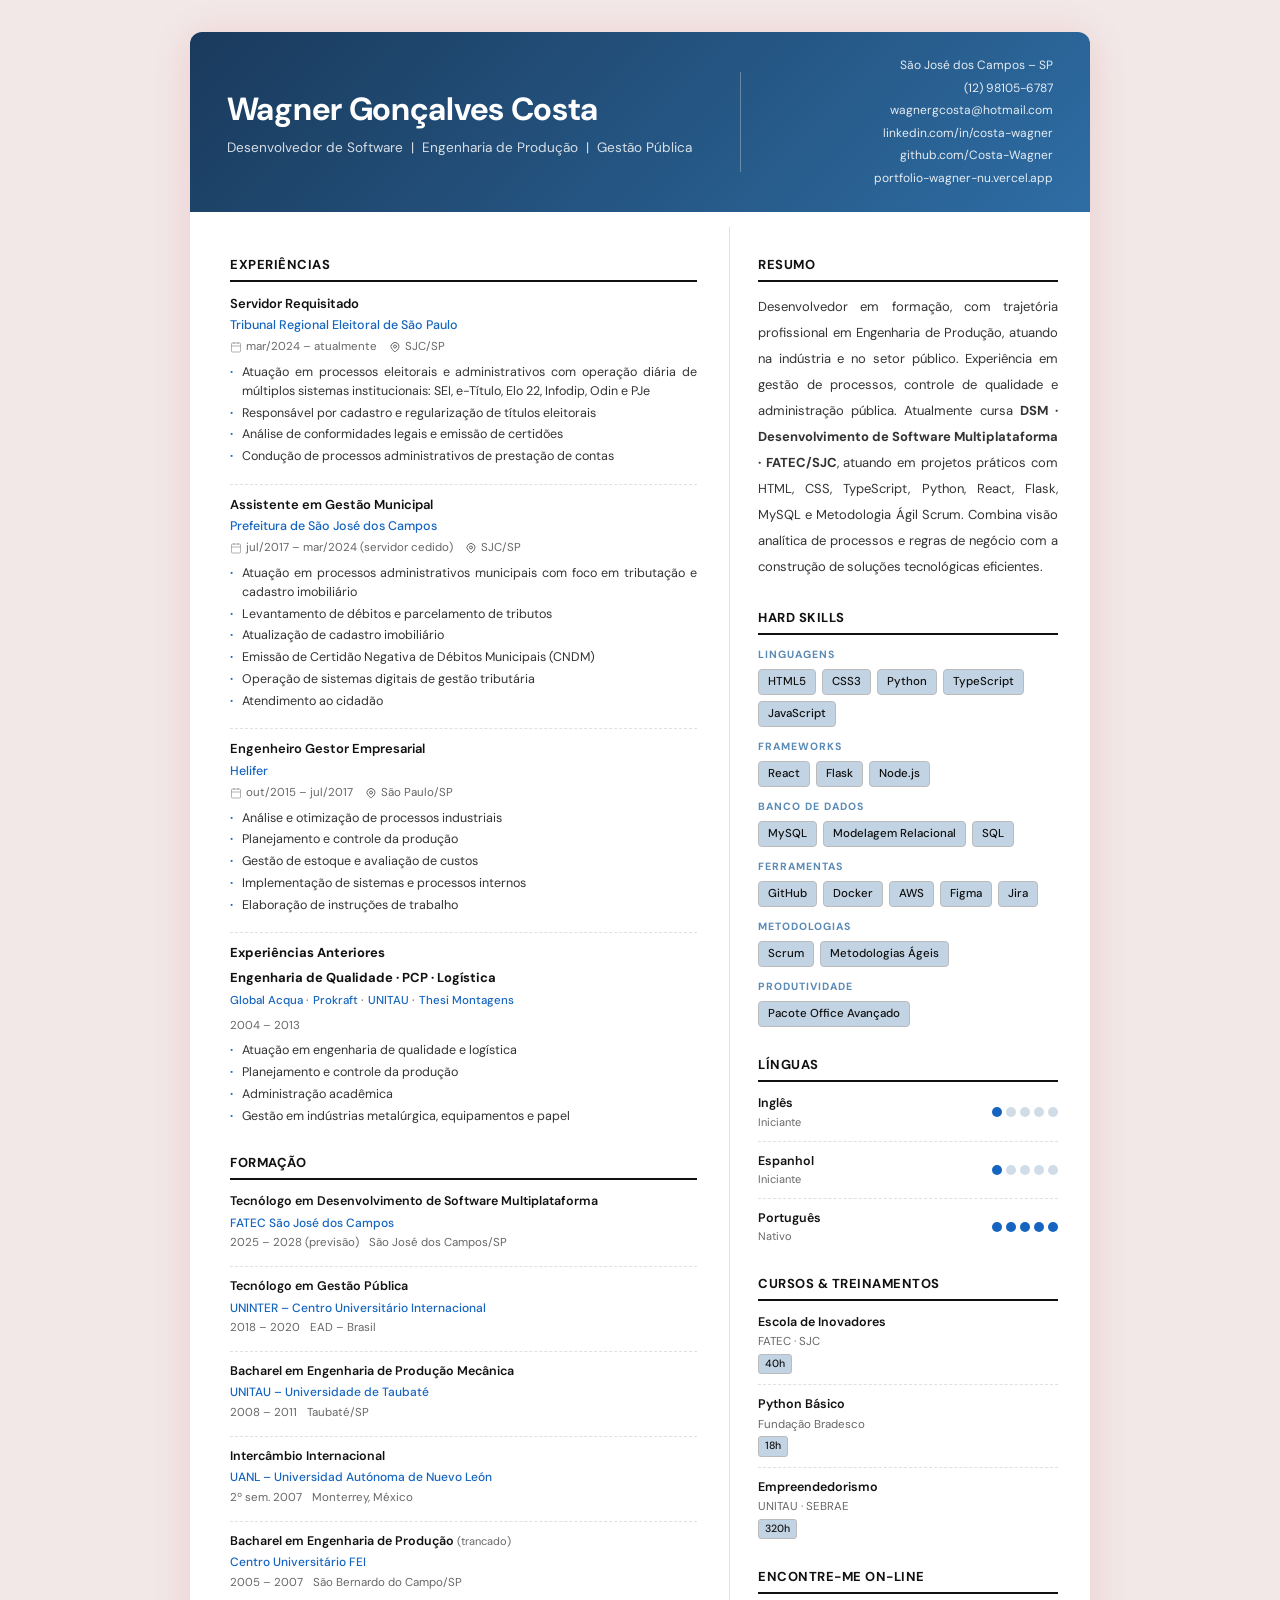
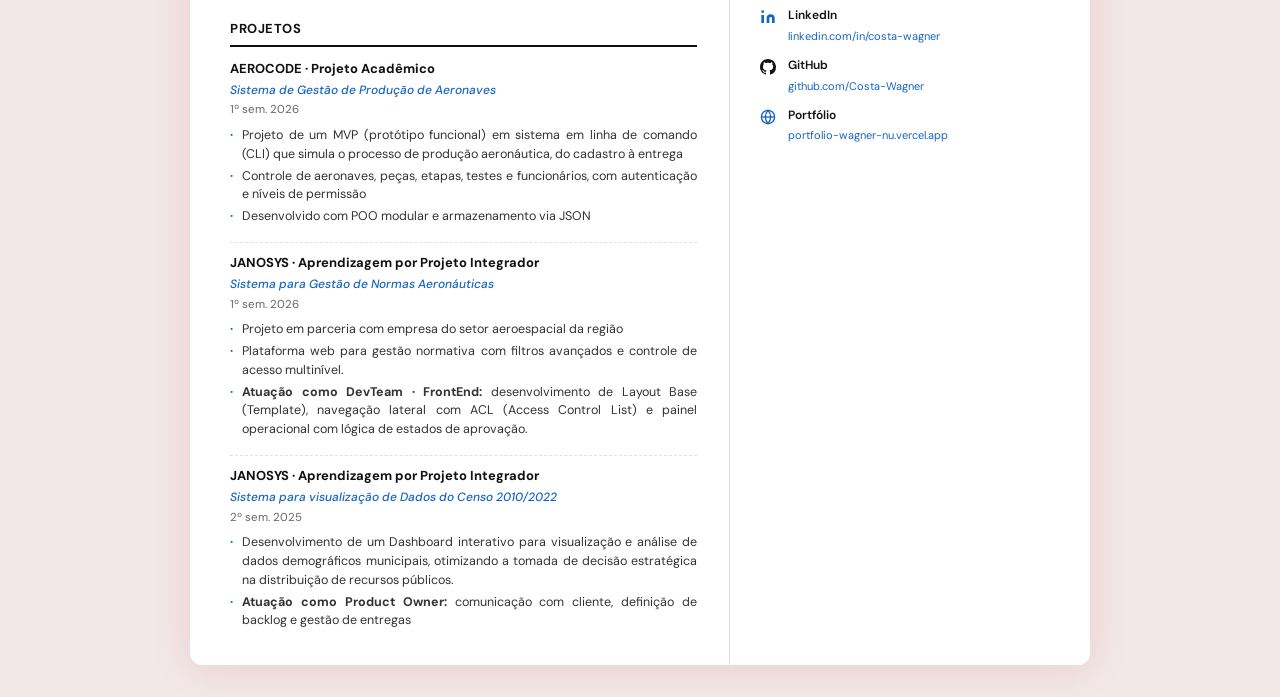
==== index.2.html @ 0468b2d9 "feat: reestruturação do cv." ====
<!DOCTYPE html>
<html lang="pt-BR">
<head>
  <meta charset="UTF-8">
  <meta name="viewport" content="width=device-width, initial-scale=1.0">
  <title>Wagner Costa — CV</title>
  <style>
    @import url('https://fonts.googleapis.com/css2?family=DM+Sans:ital,opsz,wght@0,9..40,300;0,9..40,400;0,9..40,500;0,9..40,600;0,9..40,700;0,9..40,800;1,9..40,300&display=swap');

    :root {
      --accent: #1565c0;
      --accent-dark: #0f4a9e;
      --text: #111111;
      --text-light: #333333;
      --text-muted: #666666;
      --border: #e0e0e0;
      --bg: #ffffff;
      --bg-subtle: #faf7f7;
      --badge-bg: #5b8ab55e;
      --badge-border: #bbbbbb;
      --skill-cat: #5b8ab5;
      --dot-active: #1565c0;
      --dot-inactive: #d0dce8;
    }

    * { box-sizing: border-box; margin: 0; padding: 0; }

    body {
      font-family: 'DM Sans', sans-serif;
      background: #f2e8e8;
      color: var(--text);
      font-size: 13px;
      line-height: 1.55;
    }

    .page {
      background: var(--bg);
      max-width: 900px;
      margin: 32px auto;
      box-shadow: 0 4px 40px rgba(203, 13, 13, 0.12);
      border-radius: 12px;
      overflow: hidden;
      position: relative;
    }

    /* ── HEADER ── */
    .header {
      padding: 28px 40px 20px;
      border-bottom: 2px solid var(--text);
    }

    .name {
      font-size: 44px;
      font-weight: 800;
      letter-spacing: -1px;
      color: var(--text);
      line-height: 1;
      margin-bottom: 4px;
    }

    .title {
      color: var(--accent);
      font-weight: 400;
      font-size: 13.5px;
      margin-bottom: 12px;
    }

    .contacts {
      display: flex;
      flex-wrap: wrap;
      gap: 6px 18px;
      font-size: 12px;
      color: var(--text-light);
    }

    .contacts a {
      color: var(--text-light);
      text-decoration: none;
      display: flex;
      align-items: center;
      gap: 5px;
    }

    .contacts a:hover { color: var(--accent); }

    .contact-icon {
      width: 14px;
      height: 14px;
      opacity: 0.6;
      flex-shrink: 0;
    }

    /* ── BODY LAYOUT ── */
    .body {
      display: grid;
      grid-template-columns: 60% 40%;
      min-height: 1px;
    }

    .col-left {
      padding: 28px 32px 32px 40px;
      border-right: 1px solid var(--border);
    }

    .col-right {
      padding: 28px 32px 32px 28px;
      background: var(--bg);
    }

    /* ── SECTION ── */
    .section { margin-bottom: 28px; }
    .section:last-child { margin-bottom: 0; }

    .section-title {
      font-size: 13px;
      font-weight: 700;
      letter-spacing: 0.5px;
      text-transform: uppercase;
      color: var(--text);
      margin-bottom: 12px;
      padding-bottom: 5px;
      border-bottom: 2px solid var(--text);
    }

    /* ── EXPERIENCE ── */
    .exp-item { margin-bottom: 18px; }
    .exp-item:last-child { margin-bottom: 0; }

    .exp-role {
      font-weight: 600;
      font-size: 13px;
      color: var(--text);
      margin-bottom: 2px;
    }

    .exp-company {
      color: var(--accent);
      font-weight: 500;
      font-size: 12.5px;
      margin-bottom: 3px;
    }

    .exp-meta {
      display: flex;
      align-items: center;
      gap: 12px;
      font-size: 11.5px;
      color: var(--text-muted);
      margin-bottom: 7px;
    }

    .exp-meta span {
      display: flex;
      align-items: center;
      gap: 4px;
    }

    .exp-bullets {
      list-style: none;
      padding: 0;
      text-align: justify;
    }

    .exp-bullets li {
      padding-left: 12px;
      position: relative;
      color: var(--text-light);
      font-size: 12.5px;
      margin-bottom: 3px;
      line-height: 1.5;
    }

    .exp-bullets li::before {
      content: '·';
      position: absolute;
      left: 0;
      color: var(--accent);
      font-weight: 700;
    }

    .divider {
      border: none;
      border-top: 1px dashed var(--border);
      margin: 10px 0;
    }

    /* Experiências anteriores */
    .prev-exp-label {
      font-size: 13px;
      font-weight: 700;
      color: var(--text);
      margin-bottom: 4px;
    }

    .prev-companies {
      display: flex;
      flex-wrap: wrap;
      gap: 4px;
      margin-bottom: 7px;
    }

    .prev-company-tag {
      color: var(--accent);
      font-size: 11.5px;
      font-weight: 500;
    }

    .prev-company-tag:not(:last-child)::after {
      content: ' ·';
      color: var(--text-muted);
    }

    /* ── FORMAÇÃO ── */
    .edu-item { margin-bottom: 14px; }
    .edu-item:last-child { margin-bottom: 0; }

    .edu-degree {
      font-weight: 600;
      font-size: 12.5px;
      color: var(--text);
      margin-bottom: 2px;
    }

    .edu-school {
      color: var(--accent);
      font-weight: 500;
      font-size: 12px;
      margin-bottom: 2px;
    }

    .edu-meta {
      font-size: 11.5px;
      color: var(--text-muted);
      display: flex;
      gap: 10px;
    }

    /* ── PROJETOS ── */
    .proj-item { margin-bottom: 16px; }
    .proj-item:last-child { margin-bottom: 0; }

    .proj-name {
      font-weight: 700;
      font-size: 13px;
      color: var(--text);
      margin-bottom: 2px;
    }

    .proj-desc-short {
      font-style: italic;
      color: var(--accent);
      font-weight: 500;
      font-size: 12px;
      margin-bottom: 2px;
    }

    /* ── RESUMO ── */
    .resumo-text {
      font-size: 13px;
      color: var(--text-light);
      line-height: 2;
      text-align: justify;
    }

    /* ── CURSOS ── */
    .curso-item {
      margin-bottom: 10px;
      padding-bottom: 10px;
      border-bottom: 1px dashed var(--border);
    }

    .curso-item:last-child {
      border-bottom: none;
      margin-bottom: 0;
      padding-bottom: 0;
    }

    .curso-name {
      font-weight: 600;
      font-size: 12.5px;
      color: var(--text);
      margin-bottom: 1px;
    }

    .curso-inst {
      font-size: 11.5px;
      color: var(--text-muted);
    }

    .curso-hours {
      display: inline-block;
      margin-top: 3px;
      font-size: 10.5px;
      color: var(--text);
      background: var(--badge-bg);
      border: 1px solid var(--badge-border);
      border-radius: 3px;
      padding: 1px 6px;
      font-weight: 500;
    }

    /* ── IDIOMAS ── */
    .lang-item {
      display: flex;
      align-items: center;
      justify-content: space-between;
      margin-bottom: 10px;
      padding-bottom: 10px;
      border-bottom: 1px dashed var(--border);
    }

    .lang-item:last-child {
      border-bottom: none;
      margin-bottom: 0;
      padding-bottom: 0;
    }

    .lang-name {
      font-weight: 600;
      font-size: 12.5px;
      color: var(--text);
    }

    .lang-level {
      font-size: 11px;
      color: var(--text-muted);
    }

    .lang-dots {
      display: flex;
      gap: 4px;
    }

    .dot {
      width: 10px;
      height: 10px;
      border-radius: 50%;
      background: var(--dot-inactive);
    }

    .dot.active { background: var(--dot-active); }

    /* ── HARD SKILLS ── */
    .skill-cat { margin-bottom: 12px; }
    .skill-cat:last-child { margin-bottom: 0; }

    .skill-cat-label {
      font-size: 10.5px;
      font-weight: 700;
      letter-spacing: 1px;
      text-transform: uppercase;
      color: var(--skill-cat);
      margin-bottom: 6px;
      margin-top: 8px;
    }

    .badges {
      display: flex;
      flex-wrap: wrap;
      gap: 6px;
    }

    .badge {
      background: var(--badge-bg);
      border: 1px solid var(--badge-border);
      color: var(--text);
      font-size: 11.5px;
      font-weight: 500;
      padding: 3px 9px;
      border-radius: 4px;
      white-space: nowrap;
    }

    /* ── ONLINE ── */
    .online-item {
      display: flex;
      align-items: flex-start;
      gap: 10px;
      margin-bottom: 10px;
    }

    .online-item:last-child { margin-bottom: 0; }

    .online-icon {
      width: 20px;
      height: 20px;
      flex-shrink: 0;
      display: flex;
      align-items: center;
      justify-content: center;
      margin-top: 1px;
    }

    .online-icon svg { width: 16px; height: 16px; }

    .online-label {
      font-weight: 600;
      font-size: 12px;
      color: var(--text);
      margin-bottom: 1px;
    }

    .online-url {
      font-size: 11px;
      color: var(--accent);
      text-decoration: none;
      word-break: break-all;
    }

    .online-url:hover { text-decoration: underline; }

    /* ── CABEÇALHO AZUL ── */
    .cv-cabecalho {
      position: relative;
      width: 100%;
      z-index: 10; 
      margin-bottom: 15px;
      display: flex;
      align-items: center;
      background: linear-gradient(135deg, #1a3a5c 0%, #2e6da4 100%);
      padding: 1.5rem 2.3rem;
      gap: 3rem;
      flex-wrap: nowrap;
      -webkit-print-color-adjust: exact;
      print-color-adjust: exact;
      justify-content: flex-start;
    }

    .cv-cabecalho-esq h1 {
      font-size: 2rem;
      font-weight: 700;
      color: #ffffff;
      margin: 0 0 0.2rem 0;
      letter-spacing: -0.3px;
    }

    .cv-subtitulo {
      font-size: 0.85rem;
      color: rgba(255,255,255,0.82);
      margin: 0;
      line-height: 1.5;
    }

    .cv-cabecalho-divisor {
      width: 1px;
      height: 100px;
      background-color: rgba(255,255,255,0.3);
      flex-shrink: 0;
    }

    .cv-cabecalho-dir {
      display: flex;
      flex-direction: column;
      justify-content: center;
      gap: 0.25rem;
      min-width: 220px;
      margin-left: auto;
      align-items: flex-end; 
    }

    .cv-cabecalho-dir span,
    .cv-cabecalho-dir a {
      font-size: 0.75rem;
      color: rgba(255,255,255,0.88);
      text-decoration: none;
      display: flex;
      align-items: center;
      gap: 6px;
    }

    .cv-cabecalho-dir a:hover {
      text-decoration: underline;
      color: #ffffff;
    }

    @media print {
      @page { size: A4; margin: 1cm; }

      body {
        padding-top: 0;
        flex-grow: 1;
        font-size: 10pt;
        line-height: 1.3;
        background: #fff;
      }

      .cv-cabecalho { padding: 1rem 1.5rem; }
      .cv-cabecalho-esq h1 { font-size: 18pt; }
      .cv-subtitulo { font-size: 9pt; }
      .cv-cabecalho-divisor { height: 100px; }

      nav, footer, .btn-download, .no-print { display: none }

      a { text-decoration: none ; color: #fff; }

      .page { box-shadow: none; margin: 0; }

      .page-break-top {
        break-before: page;
        page-break-before: always;
        padding-top: 1cm;
        display: block;
      }
    }
  </style>
</head>

<body>
  <div class="page">

    <!-- CABEÇALHO -->
    <div class="cv-cabecalho">
      <div class="cv-cabecalho-esq">
        <h1>Wagner Gonçalves Costa</h1>
        <div class="cv-subtitulo">
          Desenvolvedor de Software &nbsp;|&nbsp; Engenharia de Produção &nbsp;|&nbsp; Gestão Pública
        </div>
      </div>

      <div class="cv-cabecalho-divisor"></div>

      <div class="cv-cabecalho-dir">
        <span>São José dos Campos – SP</span>
        <a href="tel:+5512981056787">(12) 98105-6787</a>
        <a href="mailto:wagnergcosta@hotmail.com">wagnergcosta@hotmail.com</a>
        <a href="https://www.linkedin.com/in/costa-wagner/" target="_blank">linkedin.com/in/costa-wagner</a>
        <a href="https://github.com/Costa-Wagner" target="_blank">github.com/Costa-Wagner</a>
        <a href="https://portfolio-wagner-nu.vercel.app" target="_blank">portfolio-wagner-nu.vercel.app</a>
      </div>
    </div>

    <!-- BODY: duas colunas -->
    <div class="body">

      <!-- COL ESQUERDA -->
      <div class="col-left">

        <!-- EXPERIÊNCIAS -->
        <div class="section">
          <div class="section-title">Experiências</div>

          <div class="exp-item">
            <div class="exp-role">Servidor Requisitado</div>
            <div class="exp-company">Tribunal Regional Eleitoral de São Paulo</div>
            <div class="exp-meta">
              <span>
                <svg width="12" height="12" fill="none" stroke="currentColor" viewBox="0 0 24 24"><rect x="3" y="4" width="18" height="18" rx="2"/><line x1="16" y1="2" x2="16" y2="6"/><line x1="8" y1="2" x2="8" y2="6"/><line x1="3" y1="10" x2="21" y2="10"/></svg>
                mar/2024 – atualmente
              </span>
              <span>
                <svg width="12" height="12" fill="none" stroke="currentColor" viewBox="0 0 24 24"><path stroke-linecap="round" stroke-linejoin="round" stroke-width="2" d="M17.657 16.657L13.414 20.9a1.998 1.998 0 01-2.827 0l-4.244-4.243a8 8 0 1111.314 0z"/><path stroke-linecap="round" stroke-linejoin="round" stroke-width="2" d="M15 11a3 3 0 11-6 0 3 3 0 016 0z"/></svg>
                SJC/SP
              </span>
            </div>
            <ul class="exp-bullets">
              <li>Atuação em processos eleitorais e administrativos com operação diária de múltiplos sistemas institucionais: SEI, e-Título, Elo 22, Infodip, Odin e PJe</li>
              <li>Responsável por cadastro e regularização de títulos eleitorais</li>
              <li>Análise de conformidades legais e emissão de certidões</li>
              <li>Condução de processos administrativos de prestação de contas</li>
            </ul>
          </div>

          <hr class="divider">

          <div class="exp-item">
            <div class="exp-role">Assistente em Gestão Municipal</div>
            <div class="exp-company">Prefeitura de São José dos Campos</div>
            <div class="exp-meta">
              <span>
                <svg width="12" height="12" fill="none" stroke="currentColor" viewBox="0 0 24 24"><rect x="3" y="4" width="18" height="18" rx="2"/><line x1="16" y1="2" x2="16" y2="6"/><line x1="8" y1="2" x2="8" y2="6"/><line x1="3" y1="10" x2="21" y2="10"/></svg>
                jul/2017 – mar/2024 (servidor cedido)
              </span>
              <span>
                <svg width="12" height="12" fill="none" stroke="currentColor" viewBox="0 0 24 24"><path stroke-linecap="round" stroke-linejoin="round" stroke-width="2" d="M17.657 16.657L13.414 20.9a1.998 1.998 0 01-2.827 0l-4.244-4.243a8 8 0 1111.314 0z"/><path stroke-linecap="round" stroke-linejoin="round" stroke-width="2" d="M15 11a3 3 0 11-6 0 3 3 0 016 0z"/></svg>
                SJC/SP
              </span>
            </div>
            <ul class="exp-bullets">
              <li>Atuação em processos administrativos municipais com foco em tributação e cadastro imobiliário</li>
              <li>Levantamento de débitos e parcelamento de tributos</li>
              <li>Atualização de cadastro imobiliário</li>
              <li>Emissão de Certidão Negativa de Débitos Municipais (CNDM)</li>
              <li>Operação de sistemas digitais de gestão tributária</li>
              <li>Atendimento ao cidadão</li>
            </ul>
          </div>

          <hr class="divider">

          <div class="exp-item">
            <div class="exp-role">Engenheiro Gestor Empresarial</div>
            <div class="exp-company">Helifer</div>
            <div class="exp-meta">
              <span>
                <svg width="12" height="12" fill="none" stroke="currentColor" viewBox="0 0 24 24"><rect x="3" y="4" width="18" height="18" rx="2"/><line x1="16" y1="2" x2="16" y2="6"/><line x1="8" y1="2" x2="8" y2="6"/><line x1="3" y1="10" x2="21" y2="10"/></svg>
                out/2015 – jul/2017
              </span>
              <span>
                <svg width="12" height="12" fill="none" stroke="currentColor" viewBox="0 0 24 24"><path stroke-linecap="round" stroke-linejoin="round" stroke-width="2" d="M17.657 16.657L13.414 20.9a1.998 1.998 0 01-2.827 0l-4.244-4.243a8 8 0 1111.314 0z"/><path stroke-linecap="round" stroke-linejoin="round" stroke-width="2" d="M15 11a3 3 0 11-6 0 3 3 0 016 0z"/></svg>
                São Paulo/SP
              </span>
            </div>
            <ul class="exp-bullets">
              <li>Análise e otimização de processos industriais</li>
              <li>Planejamento e controle da produção</li>
              <li>Gestão de estoque e avaliação de custos</li>
              <li>Implementação de sistemas e processos internos</li>
              <li>Elaboração de instruções de trabalho</li>
            </ul>
          </div>

          <hr class="divider">

          <div class="exp-item">
            <div class="prev-exp-label">Experiências Anteriores</div>
            <div class="prev-exp-label">Engenharia de Qualidade · PCP · Logística</div>
            <div class="prev-companies">
              <span class="prev-company-tag">Global Acqua</span>
              <span class="prev-company-tag">Prokraft</span>
              <span class="prev-company-tag">UNITAU</span>
              <span class="prev-company-tag">Thesi Montagens</span>
            </div>
            <div class="exp-meta"><span>2004 – 2013</span></div>
            <ul class="exp-bullets">
              <li>Atuação em engenharia de qualidade e logística</li>
              <li>Planejamento e controle da produção</li>
              <li>Administração acadêmica</li>
              <li>Gestão em indústrias metalúrgica, equipamentos e papel</li>
            </ul>
          </div>
        </div>

        <!-- FORMAÇÃO -->
        <div class="section page-break-top">
          <div class="section-title">Formação</div>

          <div class="edu-item">
            <div class="edu-degree">Tecnólogo em Desenvolvimento de Software Multiplataforma</div>
            <div class="edu-school">FATEC São José dos Campos</div>
            <div class="edu-meta"><span>2025 – 2028 (previsão)</span><span>São José dos Campos/SP</span></div>
          </div>

          <hr class="divider">

          <div class="edu-item">
            <div class="edu-degree">Tecnólogo em Gestão Pública</div>
            <div class="edu-school">UNINTER – Centro Universitário Internacional</div>
            <div class="edu-meta"><span>2018 – 2020</span><span>EAD – Brasil</span></div>
          </div>

          <hr class="divider">

          <div class="edu-item">
            <div class="edu-degree">Bacharel em Engenharia de Produção Mecânica</div>
            <div class="edu-school">UNITAU – Universidade de Taubaté</div>
            <div class="edu-meta"><span>2008 – 2011</span><span>Taubaté/SP</span></div>
          </div>

          <hr class="divider">

          <div class="edu-item">
            <div class="edu-degree">Intercâmbio Internacional</div>
            <div class="edu-school">UANL – Universidad Autónoma de Nuevo León</div>
            <div class="edu-meta"><span>2º sem. 2007</span><span>Monterrey, México</span></div>
          </div>

          <hr class="divider">

          <div class="edu-item">
            <div class="edu-degree">
              Bacharel em Engenharia de Produção
              <span style="color:var(--text-muted);font-weight:400;font-size:11px;">(trancado)</span>
            </div>
            <div class="edu-school">Centro Universitário FEI</div>
            <div class="edu-meta"><span>2005 – 2007</span><span>São Bernardo do Campo/SP</span></div>
          </div>
        </div>

        <!-- PROJETOS -->
        <div class="section">
          <div class="section-title">Projetos</div>

          <div class="proj-item">
            <div class="proj-name">AEROCODE · Projeto Acadêmico</div>
            <div class="proj-desc-short">Sistema de Gestão de Produção de Aeronaves</div>
            <div class="exp-meta"><span>1º sem. 2026</span></div>
            <ul class="exp-bullets">
              <li>Projeto de um MVP (protótipo funcional) em sistema em linha de comando (CLI) que simula o processo de produção aeronáutica, do cadastro à entrega</li>
              <li>Controle de aeronaves, peças, etapas, testes e funcionários, com autenticação e níveis de permissão</li>
              <li>Desenvolvido com POO modular e armazenamento via JSON</li>
            </ul>
          </div>

          <hr class="divider">

          <div class="proj-item">
            <div class="proj-name">JANOSYS · Aprendizagem por Projeto Integrador</div>
            <div class="proj-desc-short">Sistema para Gestão de Normas Aeronáuticas</div>
            <div class="exp-meta"><span>1º sem. 2026</span></div>
            <ul class="exp-bullets">
              <li>Projeto em parceria com empresa do setor aeroespacial da região</li>
              <li>Plataforma web para gestão normativa com filtros avançados e controle de acesso multinível.</li>
              <li><strong>Atuação como DevTeam · FrontEnd:</strong> desenvolvimento de Layout Base (Template), navegação lateral com ACL (Access Control List) e painel operacional com lógica de estados de aprovação.</li>
            </ul>
          </div>

          <hr class="divider">

          <div class="proj-item">
            <div class="proj-name">JANOSYS · Aprendizagem por Projeto Integrador</div>
            <div class="proj-desc-short">Sistema para visualização de Dados do Censo 2010/2022</div>
            <div class="exp-meta"><span>2º sem. 2025</span></div>
            <ul class="exp-bullets">
              <li>Desenvolvimento de um Dashboard interativo para visualização e análise de dados demográficos municipais, otimizando a tomada de decisão estratégica na distribuição de recursos públicos.</li>
              <li><strong>Atuação como Product Owner:</strong> comunicação com cliente, definição de backlog e gestão de entregas</li>
            </ul>
          </div>
        </div>

      </div><!-- /col-left -->

      <!-- COL DIREITA -->
      <div class="col-right">

        <!-- RESUMO -->
        <div class="section">
          <div class="section-title">Resumo</div>
          <p class="resumo-text">Desenvolvedor em formação, com trajetória profissional em Engenharia de Produção, atuando na indústria e no setor público. Experiência em gestão de processos, controle de qualidade e administração pública. Atualmente cursa <strong>DSM · Desenvolvimento de Software Multiplataforma · FATEC/SJC</strong>, atuando em projetos práticos com HTML, CSS, TypeScript, Python, React, Flask, MySQL e Metodologia Ágil Scrum. Combina visão analítica de processos e regras de negócio com a construção de soluções tecnológicas eficientes.</p>
        </div>

        <!-- HARD SKILLS -->
        <div class="section">
          <div class="section-title">Hard Skills</div>

          <div class="skill-cat">
            <div class="skill-cat-label">Linguagens</div>
            <div class="badges">
              <span class="badge">HTML5</span>
              <span class="badge">CSS3</span>
              <span class="badge">Python</span>
              <span class="badge">TypeScript</span>
              <span class="badge">JavaScript</span>
            </div>
          </div>

          <div class="skill-cat">
            <div class="skill-cat-label">Frameworks</div>
            <div class="badges">
              <span class="badge">React</span>
              <span class="badge">Flask</span>
              <span class="badge">Node.js</span>
            </div>
          </div>

          <div class="skill-cat">
            <div class="skill-cat-label">Banco de Dados</div>
            <div class="badges">
              <span class="badge">MySQL</span>
              <span class="badge">Modelagem Relacional</span>
              <span class="badge">SQL</span>
            </div>
          </div>

          <div class="skill-cat">
            <div class="skill-cat-label">Ferramentas</div>
            <div class="badges">
              <span class="badge">GitHub</span>
              <span class="badge">Docker</span>
              <span class="badge">AWS</span>
              <span class="badge">Figma</span>
              <span class="badge">Jira</span>
            </div>
          </div>

          <div class="skill-cat">
            <div class="skill-cat-label">Metodologias</div>
            <div class="badges">
              <span class="badge">Scrum</span>
              <span class="badge">Metodologias Ágeis</span>
            </div>
          </div>

          <div class="skill-cat">
            <div class="skill-cat-label">Produtividade</div>
            <div class="badges">
              <span class="badge">Pacote Office Avançado</span>
            </div>
          </div>
        </div>

        <!-- IDIOMAS -->
        <div class="section cv-form-idiomas page-break-top">
            <div class="section">
            <div class="section-title">Línguas</div>

            <div class="lang-item">
                <div class="lang-info">
                <div class="lang-name">Inglês</div>
                <div class="lang-level">Iniciante</div>
                </div>
                <div class="lang-dots">
                <div class="dot active"></div>
                <div class="dot"></div>
                <div class="dot"></div>
                <div class="dot"></div>
                <div class="dot"></div>
                </div>
            </div>

            <div class="lang-item">
                <div class="lang-info">
                <div class="lang-name">Espanhol</div>
                <div class="lang-level">Iniciante</div>
                </div>
                <div class="lang-dots">
                <div class="dot active"></div>
                <div class="dot"></div>
                <div class="dot"></div>
                <div class="dot"></div>
                <div class="dot"></div>
                </div>
            </div>

            <div class="lang-item">
                <div class="lang-info">
                <div class="lang-name">Português</div>
                <div class="lang-level">Nativo</div>
                </div>
                <div class="lang-dots">
                <div class="dot active"></div>
                <div class="dot active"></div>
                <div class="dot active"></div>
                <div class="dot active"></div>
                <div class="dot active"></div>
                </div>
            </div>
            </div>
        </div>

        <!-- CURSOS & TREINAMENTOS -->
        <div class="section">
          <div class="section-title">Cursos &amp; Treinamentos</div>

          <div class="curso-item">
            <div class="curso-name">Escola de Inovadores</div>
            <div class="curso-inst">FATEC · SJC</div>
            <span class="curso-hours">40h</span>
          </div>

          <div class="curso-item">
            <div class="curso-name">Python Básico</div>
            <div class="curso-inst">Fundação Bradesco</div>
            <span class="curso-hours">18h</span>
          </div>

          <div class="curso-item">
            <div class="curso-name">Empreendedorismo</div>
            <div class="curso-inst">UNITAU · SEBRAE</div>
            <span class="curso-hours">320h</span>
          </div>
        </div>

        <!-- ENCONTRE-ME ON-LINE -->
        <div class="section">
          <div class="section-title">Encontre-me On-line</div>

          <div class="online-item">
            <div class="online-icon">
              <svg fill="#1565c0" viewBox="0 0 24 24"><path d="M16 8a6 6 0 016 6v7h-4v-7a2 2 0 00-2-2 2 2 0 00-2 2v7h-4v-7a6 6 0 016-6zM2 9h4v12H2z"/><circle cx="4" cy="4" r="2"/></svg>
            </div>
            <div class="online-info">
              <div class="online-label">LinkedIn</div>
              <a href="https://linkedin.com/in/costa-wagner" target="_blank" class="online-url">linkedin.com/in/costa-wagner</a>
            </div>
          </div>

          <div class="online-item">
            <div class="online-icon">
              <svg fill="#111111" viewBox="0 0 24 24"><path d="M12 0C5.37 0 0 5.37 0 12c0 5.31 3.435 9.795 8.205 11.385.6.105.825-.255.825-.57 0-.285-.015-1.23-.015-2.235-3.015.555-3.795-.735-4.035-1.41-.135-.345-.72-1.41-1.23-1.695-.42-.225-1.02-.78-.015-.795.945-.015 1.62.87 1.845 1.23 1.08 1.815 2.805 1.305 3.495.99.105-.78.42-1.305.765-1.605-2.67-.3-5.46-1.335-5.46-5.925 0-1.305.465-2.385 1.23-3.225-.12-.3-.54-1.53.12-3.18 0 0 1.005-.315 3.3 1.23.96-.27 1.98-.405 3-.405s2.04.135 3 .405c2.295-1.56 3.3-1.23 3.3-1.23.66 1.65.24 2.88.12 3.18.765.84 1.23 1.905 1.23 3.225 0 4.605-2.805 5.625-5.475 5.925.435.375.81 1.095.81 2.22 0 1.605-.015 2.895-.015 3.3 0 .315.225.69.825.57A12.02 12.02 0 0024 12c0-6.63-5.37-12-12-12z"/></svg>
            </div>
            <div class="online-info">
              <div class="online-label">GitHub</div>
              <a href="https://github.com/Costa-Wagner" target="_blank" class="online-url">github.com/Costa-Wagner</a>
            </div>
          </div>

          <div class="online-item">
            <div class="online-icon">
              <svg fill="none" viewBox="0 0 24 24"><circle cx="12" cy="12" r="10" stroke="#1565c0" stroke-width="2"/><line x1="2" y1="12" x2="22" y2="12" stroke="#1565c0" stroke-width="2"/><path d="M12 2a15.3 15.3 0 014 10 15.3 15.3 0 01-4 10 15.3 15.3 0 01-4-10 15.3 15.3 0 014-10z" stroke="#1565c0" stroke-width="2"/></svg>
            </div>
            <div class="online-info">
              <div class="online-label">Portfólio</div>
              <a href="https://portfolio-wagner-nu.vercel.app" target="_blank" class="online-url">portfolio-wagner-nu.vercel.app</a>
            </div>
          </div>
        </div>

      </div><!-- /col-right -->

    </div><!-- /body -->
    
  </div><!-- /page -->
</body>
</html>
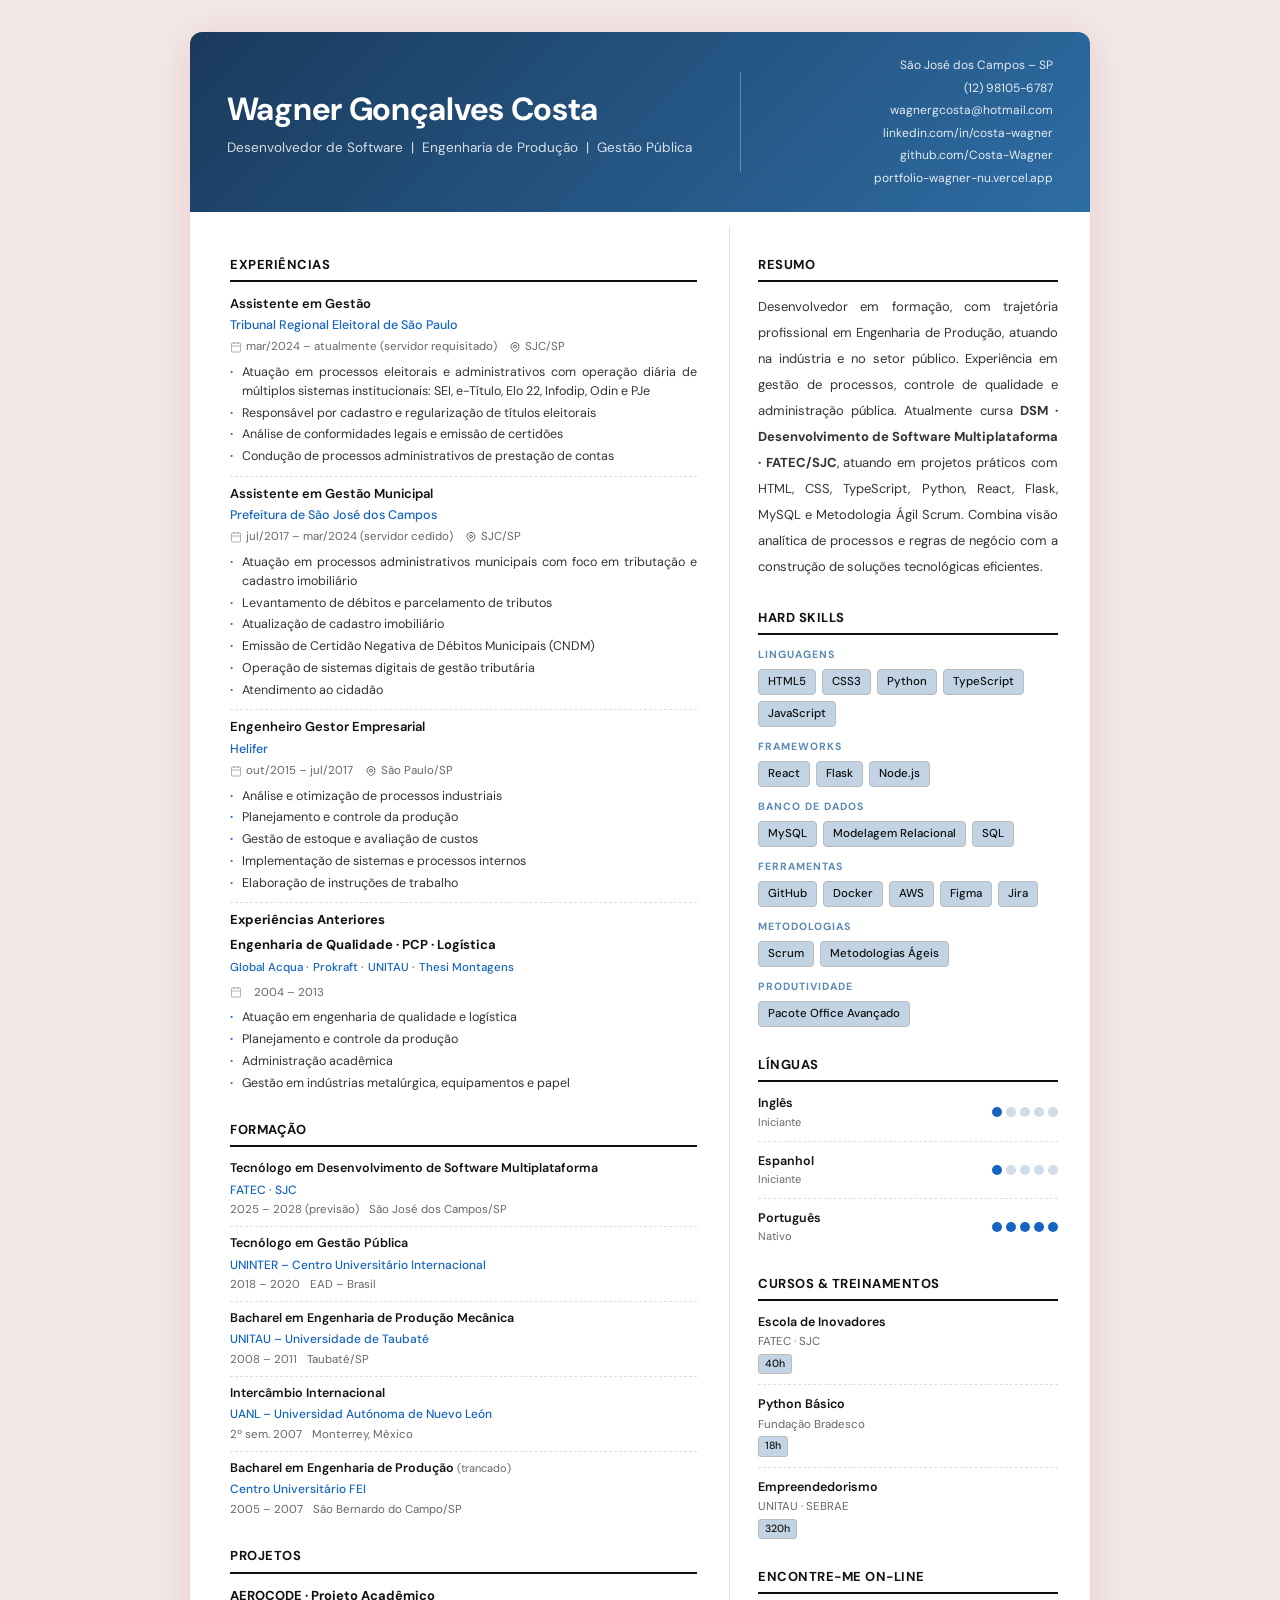
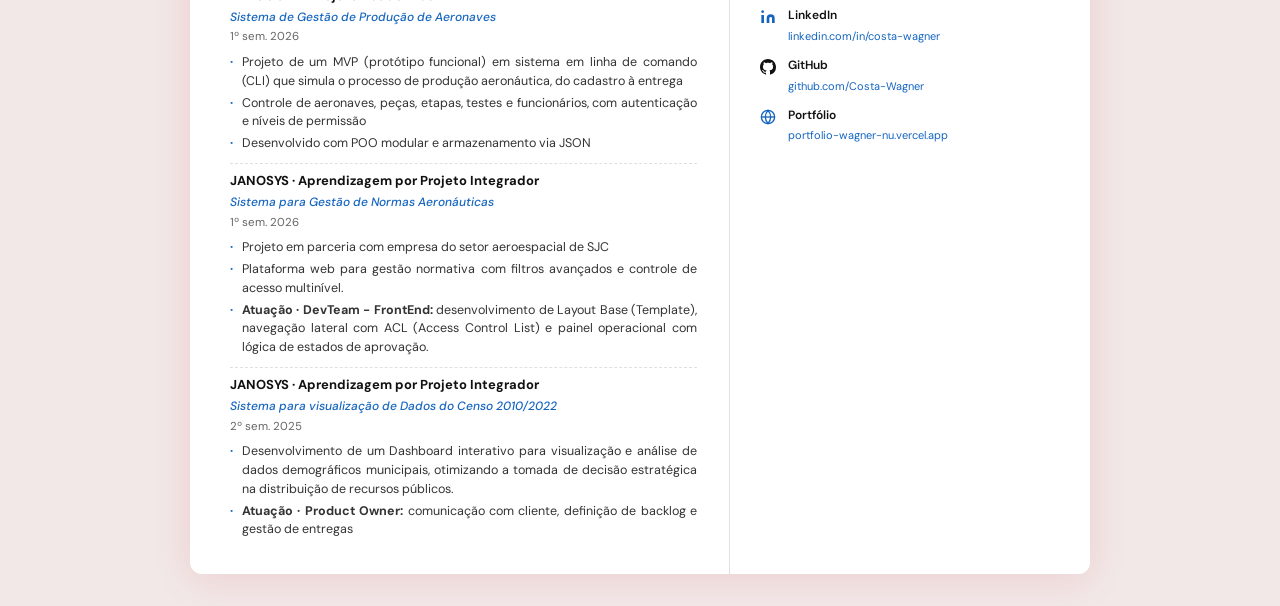
==== commit 52ea3c05: "fix: revisado estrutura para impressao" ====
--- a/index.2.html
+++ b/index.2.html
@@ -123,7 +123,7 @@
     }
 
     /* ── EXPERIENCE ── */
-    .exp-item { margin-bottom: 18px; }
+    .exp-item { margin-bottom: 10px; }
     .exp-item:last-child { margin-bottom: 0; }
 
     .exp-role {
@@ -181,7 +181,7 @@
     .divider {
       border: none;
       border-top: 1px dashed var(--border);
-      margin: 10px 0;
+      margin: 7px 0;
     }
 
     /* Experiências anteriores */
@@ -211,7 +211,7 @@
     }
 
     /* ── FORMAÇÃO ── */
-    .edu-item { margin-bottom: 14px; }
+    .edu-item { margin-bottom: 4px; }
     .edu-item:last-child { margin-bottom: 0; }
 
     .edu-degree {
@@ -236,7 +236,7 @@
     }
 
     /* ── PROJETOS ── */
-    .proj-item { margin-bottom: 16px; }
+    .proj-item { margin-bottom: 10px; }
     .proj-item:last-child { margin-bottom: 0; }
 
     .proj-name {
@@ -474,7 +474,7 @@
     }
 
     @media print {
-      @page { size: A4; margin: 1cm; }
+      @page { size: A4; margin: 0; }
 
       body {
         padding-top: 0;
@@ -498,7 +498,7 @@
       .page-break-top {
         break-before: page;
         page-break-before: always;
-        padding-top: 1cm;
+        padding-top: 1.5cm;
         display: block;
       }
     }
@@ -540,12 +540,12 @@
           <div class="section-title">Experiências</div>
 
           <div class="exp-item">
-            <div class="exp-role">Servidor Requisitado</div>
+            <div class="exp-role">Assistente em Gestão</div>
             <div class="exp-company">Tribunal Regional Eleitoral de São Paulo</div>
             <div class="exp-meta">
               <span>
                 <svg width="12" height="12" fill="none" stroke="currentColor" viewBox="0 0 24 24"><rect x="3" y="4" width="18" height="18" rx="2"/><line x1="16" y1="2" x2="16" y2="6"/><line x1="8" y1="2" x2="8" y2="6"/><line x1="3" y1="10" x2="21" y2="10"/></svg>
-                mar/2024 – atualmente
+                mar/2024 – atualmente (servidor requisitado)
               </span>
               <span>
                 <svg width="12" height="12" fill="none" stroke="currentColor" viewBox="0 0 24 24"><path stroke-linecap="round" stroke-linejoin="round" stroke-width="2" d="M17.657 16.657L13.414 20.9a1.998 1.998 0 01-2.827 0l-4.244-4.243a8 8 0 1111.314 0z"/><path stroke-linecap="round" stroke-linejoin="round" stroke-width="2" d="M15 11a3 3 0 11-6 0 3 3 0 016 0z"/></svg>
@@ -620,7 +620,9 @@
               <span class="prev-company-tag">UNITAU</span>
               <span class="prev-company-tag">Thesi Montagens</span>
             </div>
-            <div class="exp-meta"><span>2004 – 2013</span></div>
+            <div class="exp-meta">
+              <svg width="12" height="12" fill="none" stroke="currentColor" viewBox="0 0 24 24"><rect x="3" y="4" width="18" height="18" rx="2"/><line x1="16" y1="2" x2="16" y2="6"/><line x1="8" y1="2" x2="8" y2="6"/><line x1="3" y1="10" x2="21" y2="10"/></svg>
+              <span>2004 – 2013</span></div>
             <ul class="exp-bullets">
               <li>Atuação em engenharia de qualidade e logística</li>
               <li>Planejamento e controle da produção</li>
@@ -636,7 +638,7 @@
 
           <div class="edu-item">
             <div class="edu-degree">Tecnólogo em Desenvolvimento de Software Multiplataforma</div>
-            <div class="edu-school">FATEC São José dos Campos</div>
+            <div class="edu-school">FATEC · SJC</div>
             <div class="edu-meta"><span>2025 – 2028 (previsão)</span><span>São José dos Campos/SP</span></div>
           </div>
 
@@ -698,9 +700,9 @@
             <div class="proj-desc-short">Sistema para Gestão de Normas Aeronáuticas</div>
             <div class="exp-meta"><span>1º sem. 2026</span></div>
             <ul class="exp-bullets">
-              <li>Projeto em parceria com empresa do setor aeroespacial da região</li>
+              <li>Projeto em parceria com empresa do setor aeroespacial de SJC</li>
               <li>Plataforma web para gestão normativa com filtros avançados e controle de acesso multinível.</li>
-              <li><strong>Atuação como DevTeam · FrontEnd:</strong> desenvolvimento de Layout Base (Template), navegação lateral com ACL (Access Control List) e painel operacional com lógica de estados de aprovação.</li>
+              <li><strong>Atuação · DevTeam - FrontEnd:</strong> desenvolvimento de Layout Base (Template), navegação lateral com ACL (Access Control List) e painel operacional com lógica de estados de aprovação.</li>
             </ul>
           </div>
 
@@ -712,7 +714,7 @@
             <div class="exp-meta"><span>2º sem. 2025</span></div>
             <ul class="exp-bullets">
               <li>Desenvolvimento de um Dashboard interativo para visualização e análise de dados demográficos municipais, otimizando a tomada de decisão estratégica na distribuição de recursos públicos.</li>
-              <li><strong>Atuação como Product Owner:</strong> comunicação com cliente, definição de backlog e gestão de entregas</li>
+              <li><strong>Atuação · Product Owner:</strong> comunicação com cliente, definição de backlog e gestão de entregas</li>
             </ul>
           </div>
         </div>
